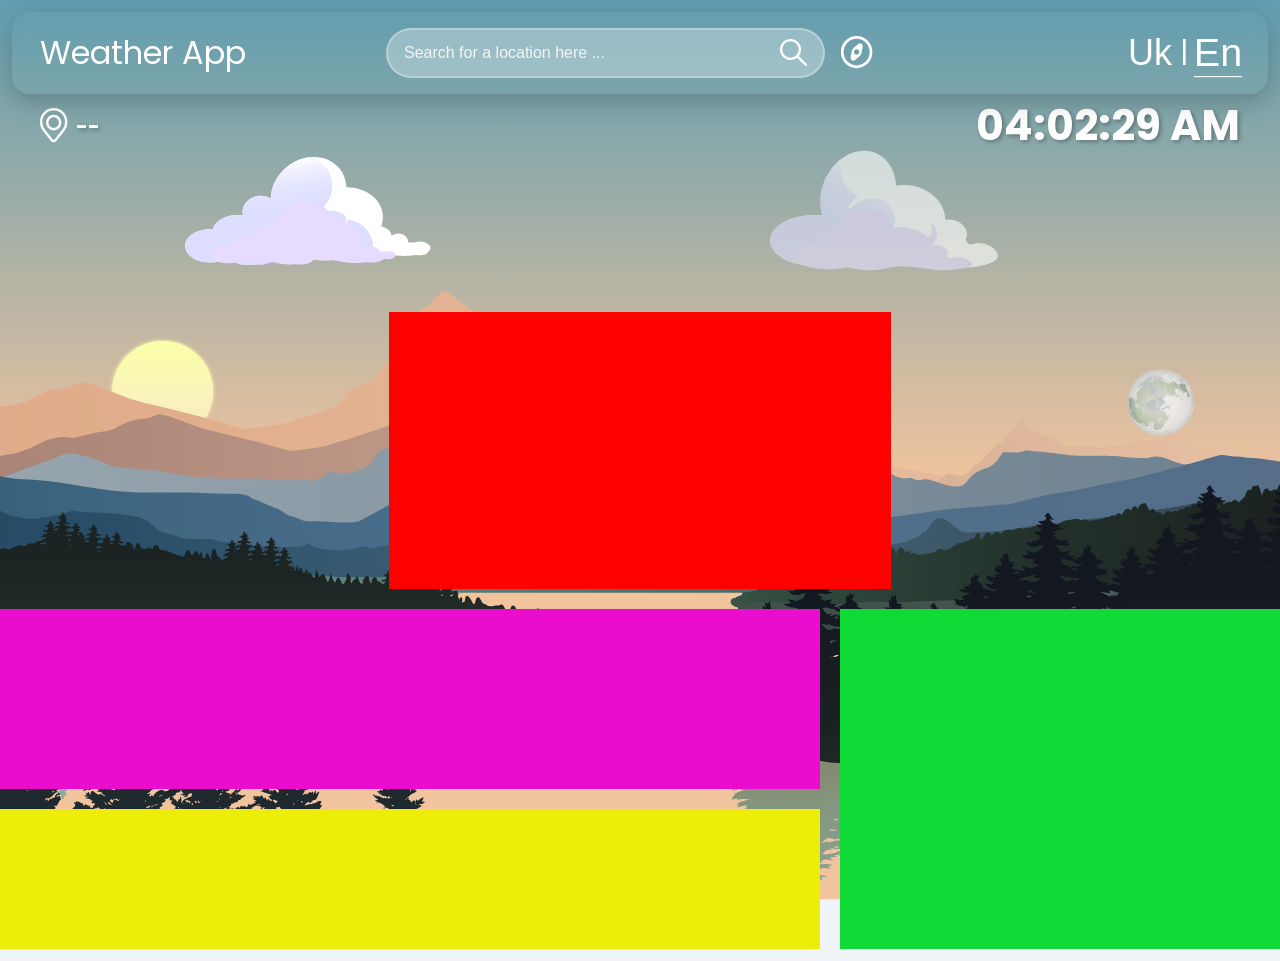
==== index.html @ aaae3b50 "блоки в центре" ====
<!DOCTYPE html>
<html lang="en">
	<head>
		<meta charset="UTF-8" />
		<meta name="viewport" content="width=device-width, initial-scale=1.0" />
		<title>Weather App</title>
		<link rel="stylesheet" href="/css/styles.css" />
		<link rel="preconnect" href="https://fonts.googleapis.com" />
		<link rel="preconnect" href="https://fonts.gstatic.com" crossorigin />
		<link
			href="https://fonts.googleapis.com/css2?family=Inter:ital,opsz,wght@0,14..32,100..900;1,14..32,100..900&family=Libre+Baskerville:ital,wght@0,400;0,700;1,400&family=Poppins:ital,wght@0,100;0,200;0,300;0,400;0,500;0,600;0,700;0,800;0,900;1,100;1,200;1,300;1,400;1,500;1,600;1,700;1,800;1,900&display=swap"
			rel="stylesheet"
		/>
	</head>

	<body>
		<weather-scene id="weather-scene" src="./svg/scene.svg"></weather-scene>

		<header>
			<h1 id="appTitle">Weather App</h1>

			<div id="searchDiv" class="search-container">
				<form role="search" id="searchForm" aria-label="Search for a city">
					<input
						id="cityInput"
						type="text"
						placeholder="Search for a location here ..."
						autocomplete="off"
						role="combobox"
						aria-autocomplete="list"
						aria-expanded="false"
						aria-controls="cityListbox"
						aria-activedescendant=""
						aria-describedby="comboHint liveStatus"
						aria-label="City name"
					/>
					<div id="button-absoute-block">
						<button id="search-btn" class="primary">
							<img src="/svg/SearchIcon.svg" />
						</button>
					</div>
					<button id="geoloc-btn" class="secondary">
						<img src="/svg/GeoIcon.svg" alt="" />
					</button>

					<ul id="cityListbox" role="listbox" class="listbox" hidden></ul>

					<div id="comboHint" class="sr-only"></div>
					<div id="liveStatus" class="sr-only" aria-live="polite"></div>
				</form>
			</div>

			<nav class="language-selector" aria-label="Language Selector">
				<button id="lang-uk-btn" aria-pressed="false">Uk</button>
				<span>|</span>
				<button id="lang-en-btn" aria-pressed="true">En</button>
			</nav>
		</header>

		<main>
			<div class="underheader">
				<div id="currentGeoLocationDiv">
					<img
						id="locationIcon"
						src="/svg/LocateIcon.svg"
						alt="Location-Icon"
					/>
					<h2 id="cityName">--</h2>
				</div>
				<div id="currentTime" class="currentTime">12:00</div>
			</div>

			<section class="weatherMain">
				<div></div>
				<div>
					<div>
						<div></div>
						<div></div>
					</div>
					<div></div>
				</div>
			</section>

			<div id="weatherMain">
				<img id="weatherIcon" src="" alt="Weather-Icon" />
				<div id="weatherInfoDiv" class="card">
					<p id="temperature">Temperature:</p>
					<p id="tempValue">--°C</p>
					<p id="humidity">Humidity:</p>
					<p id="humidityValue">--%</p>
					<p id="windSpeed">Wind Speed:</p>
					<p id="windSpeedValue">-- m/s</p>
					<p id="description">Description:</p>
					<p id="descriptionValue">--</p>
				</div>
			</div>

			<section id="forecastSection">
				<h3 id="forecastTitle">5-Day Forecast</h3>
				<div id="forecastDiv">
					<div id="forecastContainer" class="forecastContainer">
						<!-- Forecast items will be dynamically added here -->
					</div>
				</div>
			</section>
		</main>
		<footer>
			<noscript>Для роботи застосунку потрібен JavaScript.</noscript>
		</footer>

		<script type="module" src="/app.js"></script>
	</body>
</html>
---- css/styles.css ----
:root {
	--card: #93978c;
	--shadow: 0 8px 24px rgba(0, 0, 0, 0.2);
	--border: #aec8e1;
}

body {
	font-family: 'Poppins', sans-serif;
	font-weight: 400;
	margin: 0;
	padding: 0.75rem;
	background: #f0f4f8;
	color: #333;
}

main,
header,
footer {
	position: relative;
	z-index: 5;
}

#comboHint {
	display: none;
}
#liveStatus {
	display: none;
}

header {
	display: flex;
	flex-direction: row;
	justify-content: space-between;
	align-items: center;
	padding: 1rem 1.75rem;
	border-radius: 18px;
	box-shadow: var(--shadow);
	backdrop-filter: blur(10px);
}
#appTitle {
	font-size: 2rem;
	font-weight: normal;
	width: 25%;
	margin: 0;
	color: #fff;
}
.search-container {
	display: flex;
	width: 58%;
}
#searchForm {
	position: relative;
	height: 50px;
	width: 70%;
	display: flex;
	gap: 1rem;
	padding: 0;
	z-index: 100;
}
#cityInput {
	font-size: 16px;
	padding: 0.5rem 1rem;
	border: rgba(255, 255, 255, 0.3) 2px solid;
	border-radius: 50px;
	background-color: rgba(255, 255, 255, 0.3);
	width: 100%;
	color: #fff;
}
#cityInput::placeholder {
	color: #f5f4f4;
}
#cityInput:focus {
	outline: none;
	border: 2px solid rgba(255, 255, 255, 0.9);
}
#button-absoute-block {
	position: absolute;
	right: 65px;
	top: 55%;
	transform: translateY(-50%);
}
#search-btn {
	position: relative;
	width: 28px;
	height: 28px;
	background: none;
	border: none;
	box-shadow: none;
}
#search-btn img {
	position: absolute;
	top: 50%;
	left: 50%;
	transform: translate(-50%, -50%);
	width: 100%;
	height: 100%;
}
.secondary {
	position: relative;
	width: 36.46px;
	height: 36.46px;
	background: none;
	border: none;
	box-shadow: none;
	margin-top: 6px;
}
.secondary img {
	position: absolute;
	top: 50%;
	left: 50%;
	transform: translate(-50%, -50%);
	width: 100%;
	height: 100%;
}
.language-selector {
	display: flex;
	flex-direction: row;
	gap: 0.5rem;
	color: #fff;
	font-size: 28px;
}
.language-selector button {
	border: none;
	background: none;
	box-shadow: none;
	color: #fff;
	padding: 0;
	margin: 0;
	font-size: 36px;
}
.language-selector button[aria-pressed='true'] {
	background: none;
	transform: scale(1.1);
	border-bottom: 1px solid #fff;
}
#cityListbox {
	position: absolute;
	top: 69%;
	left: 0;
	width: 93%;
	background: rgba(125, 125, 125, 0.5);
	border: rgba(255, 255, 255, 0.3) 2px solid;
	border-radius: 0.6rem;
	list-style: none;
	box-shadow: var(--shadow);
	max-height: 200px;
	overflow-y: auto;
	overflow-x: hidden;
	z-index: 100 !important;
	padding: 1rem;
}
.option {
	padding: 0.5rem;
	border-radius: 8px;
	cursor: pointer;
	color: #fff;
	transition: 0.2s ease-in-out;
}
.option[data-active='true'] {
	transform: scale(1.03);
	background: rgba(200, 200, 200, 0.6);
}
/* Вся область скроллбара */
#cityListbox::-webkit-scrollbar {
	width: 8px; /* толщина */
}
/* Трек */
#cityListbox::-webkit-scrollbar-track {
	background: #f0f0f0;
	border-radius: 4px;
}
/* Ползунок */
#cityListbox::-webkit-scrollbar-thumb {
	background: #888;
	border-radius: 4px;
}
/* Ползунок при наведении */
#cityListbox::-webkit-scrollbar-thumb:hover {
	background: #555;
}

main {
	display: flex;
	flex-direction: column;
	align-items: center;
	z-index: 1;
	padding: 0 1.75rem;
}
#currentGeoLocationDiv {
	display: flex;
	flex-direction: row;
	align-items: center;
	gap: 0.5rem;
}
.underheader {
	display: flex;
	flex-direction: row;
	justify-content: space-between;
	align-items: center;
	width: 100%;
}
#locationIcon {
	width: 28.35px;
	height: 34.44px;
}
#cityName {
	color: #fff;
	font-size: 20px;
	margin: 0;
	text-shadow: 2px 2px 4px rgba(0, 0, 0, 0.3);
}
#currentTime {
	font-size: 42px;
	font-weight: bold;
	color: #fff;
	text-shadow: 2px 2px 4px rgba(0, 0, 0, 0.3);
}
/*Центр*/
.weatherMain {
	display: flex;
	position: relative;
	flex-direction: column;
	justify-content: center;
	align-items: center;
	height: 637px;
	width: 1400px;
	margin-top: 155px;
	gap: 20px;
	padding: 0;
}
.weatherMain > :first-child {
	position: relative;
	display: flex;
	background-color: red;
	width: 502px;
	height: 277px;
}
.weatherMain > :nth-child(2) {
	display: flex;
	position: relative;
	width: 100%;
	height: 340px;
	gap: 20px;
}

.weatherMain > :nth-child(2) > :first-child {
	display: flex;
	flex-direction: column;
	position: relative;
	width: 880px;
	height: 100%;
	gap: 20px;
}
.weatherMain > :nth-child(2) > :nth-child(2) {
	display: flex;
	position: relative;
	background-color: #10db36;
	width: 500px;
	height: 100%;
}

.weatherMain > :nth-child(2) > :first-child > :first-child {
	display: flex;
	position: relative;
	background-color: #eb0dce;
	width: 100%;
	height: 180px;
}
.weatherMain > :nth-child(2) > :first-child > :nth-child(2) {
	display: flex;
	position: relative;
	background-color: #eded0a;
	width: 100%;
	height: 140px;
}
/*-------------------*/
#weatherMain {
	display: none;
	flex-direction: row;
	align-items: center;
	gap: 1rem;
	padding: 1rem;
	border-radius: 0.4rem;
	box-shadow: var(--shadow);
	margin-bottom: 1rem;
	width: 100%;
	max-width: 400px;
}

.weatherMain img {
	width: 256px;
	height: 256px;
}

.forecastContainer {
	display: none;
	flex-direction: row;
	gap: 1rem;
}
#forecastTitle {
	display: none;
}
button {
	box-shadow: var(--shadow);
}

button {
	cursor: pointer;
	box-shadow: var(--shadow);
	transition: 0.2s ease-in-out;
}
button:hover {
	transform: scale(1.1);
}
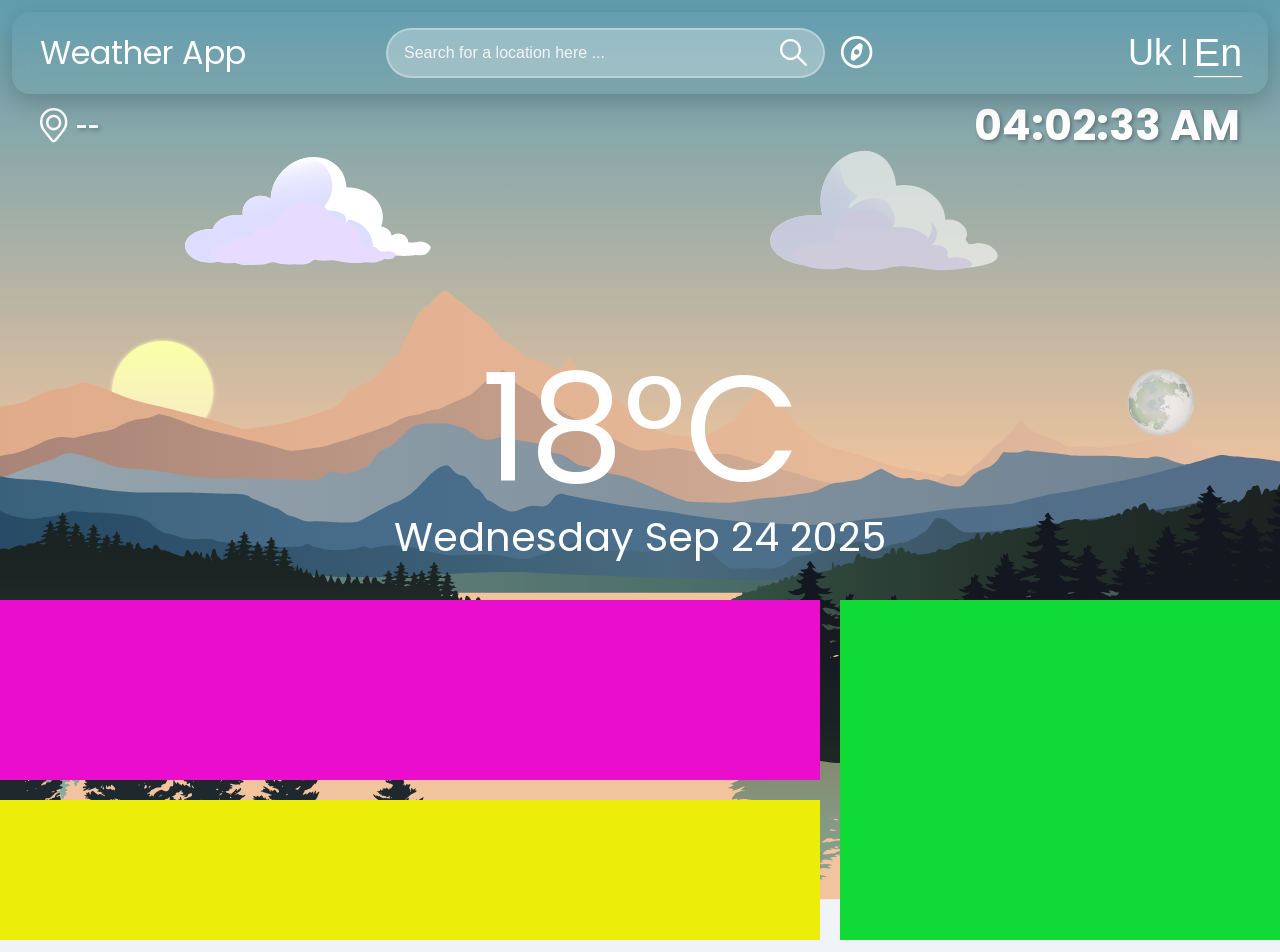
==== commit 732039ec: "теспература и дата" ====
--- a/index.html
+++ b/index.html
@@ -71,13 +71,16 @@
 			</div>
 
 			<section class="weatherMain">
-				<div></div>
+				<div>
+					<p id="temperature">18°C</p>
+					<p id="date-string">Wednesday Sep 24 2025</p>
+				</div>
 				<div>
 					<div>
 						<div></div>
 						<div></div>
 					</div>
-					<div></div>
+					<di v></div>
 				</div>
 			</section>
 
--- a/css/styles.css
+++ b/css/styles.css
@@ -224,16 +224,31 @@
 	align-items: center;
 	height: 637px;
 	width: 1400px;
-	margin-top: 155px;
+	margin-top: 146px;
 	gap: 20px;
 	padding: 0;
 }
 .weatherMain > :first-child {
 	position: relative;
 	display: flex;
-	background-color: red;
+	flex-direction: column;
+	justify-content: center;
+	align-items: center;
+	gap: 0;
 	width: 502px;
 	height: 277px;
+}
+#temperature {
+	font-size: 150px;
+	color: #fff;
+	margin: 0;
+	padding: 0;
+}
+#date-string {
+	font-size: 40px;
+	color: #fff;
+	margin: -35px 0 0 0;
+	padding: 0;
 }
 .weatherMain > :nth-child(2) {
 	display: flex;
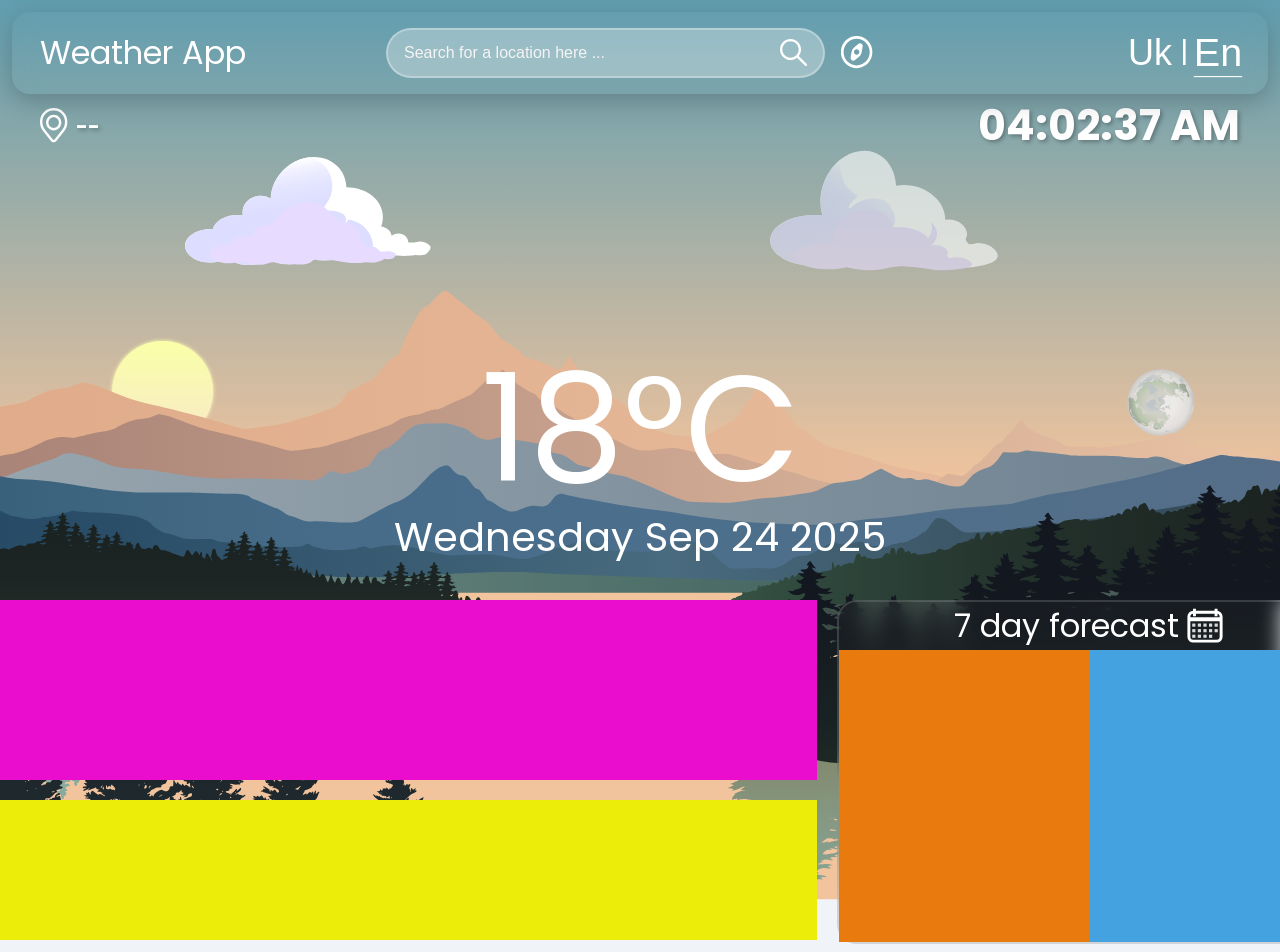
==== commit acbf247e: "блок с календариком" ====
--- a/index.html
+++ b/index.html
@@ -80,7 +80,14 @@
 						<div></div>
 						<div></div>
 					</div>
-					<di v></div>
+					<div>
+						<div id="CalendarDiv">
+							7 day forecast
+							<button><img src="/svg/Calendar.svg" alt="" /></button>
+						</div>
+						<div id="test-2"></div>
+						<div id="test-3"></div>
+					</div>
 				</div>
 			</section>
 
--- a/css/styles.css
+++ b/css/styles.css
@@ -268,10 +268,53 @@
 }
 .weatherMain > :nth-child(2) > :nth-child(2) {
 	display: flex;
-	position: relative;
-	background-color: #10db36;
+	flex-wrap: wrap;
+	position: relative;
 	width: 500px;
 	height: 100%;
+	background-color: rgb(42, 42, 42, 0.2);
+	border-radius: 20px;
+	border: rgb(255, 255, 255, 0.15) 2px solid;
+	backdrop-filter: blur(10px);
+}
+
+#CalendarDiv {
+	display: flex;
+	width: 100%;
+	height: 48px;
+	align-items: center;
+	justify-content: center;
+	font-size: 32px;
+	color: #fff;
+}
+#CalendarDiv button {
+	background: none;
+	border: none;
+	box-shadow: none;
+	position: relative;
+	margin-left: 8px;
+	width: 36px;
+	height: 35.18px;
+}
+#CalendarDiv button img {
+	width: 100%;
+	height: 100%;
+	position: absolute;
+	top: 50%;
+	left: 50%;
+	transform: translate(-50%, -50%);
+}
+#test-2 {
+	display: flex;
+	background-color: rgb(233, 123, 14);
+	width: 50%;
+	height: 86%;
+}
+#test-3 {
+	display: flex;
+	background-color: rgb(69, 162, 224);
+	width: 50%;
+	height: 86%;
 }
 
 .weatherMain > :nth-child(2) > :first-child > :first-child {
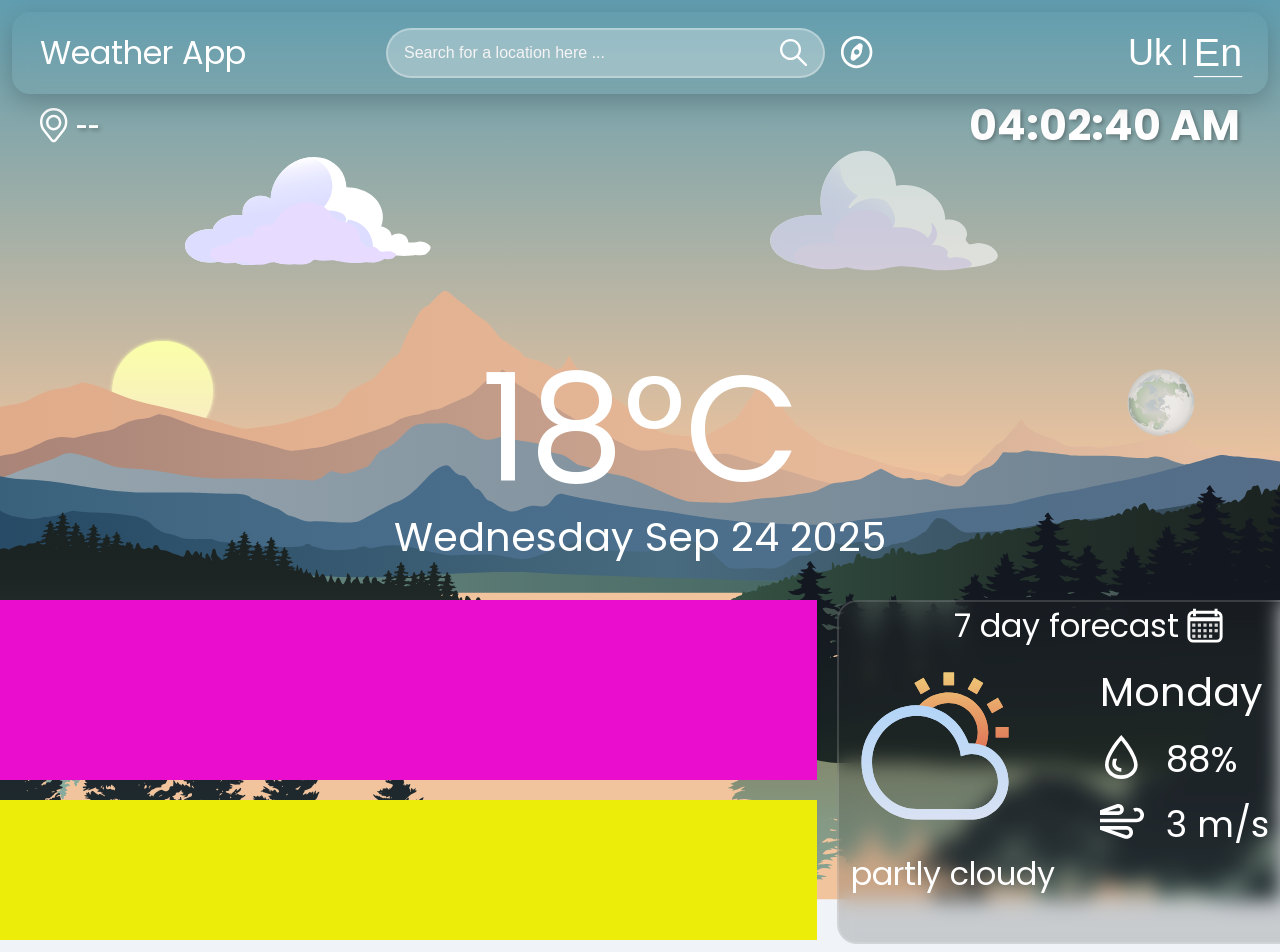
==== commit 4cd3d8f5: "правый функціональний блок" ====
--- a/index.html
+++ b/index.html
@@ -85,8 +85,15 @@
 							7 day forecast
 							<button><img src="/svg/Calendar.svg" alt="" /></button>
 						</div>
-						<div id="test-2"></div>
-						<div id="test-3"></div>
+						<div id="Weather-type">
+							<img src="/svg/Cloudy-clear at times.svg" alt="" />
+							<p>partly cloudy</p>
+						</div>
+						<div id="brief-info-block">
+							<p id="dayOfTheWeek">Monday</p>
+							<p id="humidity"><img src="/svg/humidity.svg" alt="" /> 88%</p>
+							<p id="windSpeed"><img src="/svg/speed.svg" alt="" /> 3 m/s</p>
+						</div>
 					</div>
 				</div>
 			</section>
--- a/css/styles.css
+++ b/css/styles.css
@@ -304,19 +304,46 @@
 	left: 50%;
 	transform: translate(-50%, -50%);
 }
-#test-2 {
-	display: flex;
-	background-color: rgb(233, 123, 14);
-	width: 50%;
-	height: 86%;
-}
-#test-3 {
-	display: flex;
-	background-color: rgb(69, 162, 224);
-	width: 50%;
-	height: 86%;
-}
-
+#Weather-type {
+	display: flex;
+	flex-direction: column;
+	width: 45%;
+	height: 80%;
+	padding: 12px;
+}
+#Weather-type img {
+	width: 168px;
+	height: 168px;
+	object-fit: contain;
+}
+#Weather-type p {
+	font-size: 32px;
+	color: #fff;
+	margin: 20px 0 0 0;
+}
+#brief-info-block {
+	display: flex;
+	flex-direction: column;
+	width: 45%;
+	height: 80%;
+	padding: 12px;
+	color: #fff;
+	font-size: 36px;
+}
+#brief-info-block img {
+	width: 44px;
+	height: 44px;
+	object-fit: contain;
+	vertical-align: -0.2em;
+	margin-right: 12px;
+}
+#brief-info-block p {
+	margin: 0 0 10px 0;
+	padding: 0;
+}
+#brief-info-block > :first-child {
+	font-size: 40px;
+}
 .weatherMain > :nth-child(2) > :first-child > :first-child {
 	display: flex;
 	position: relative;
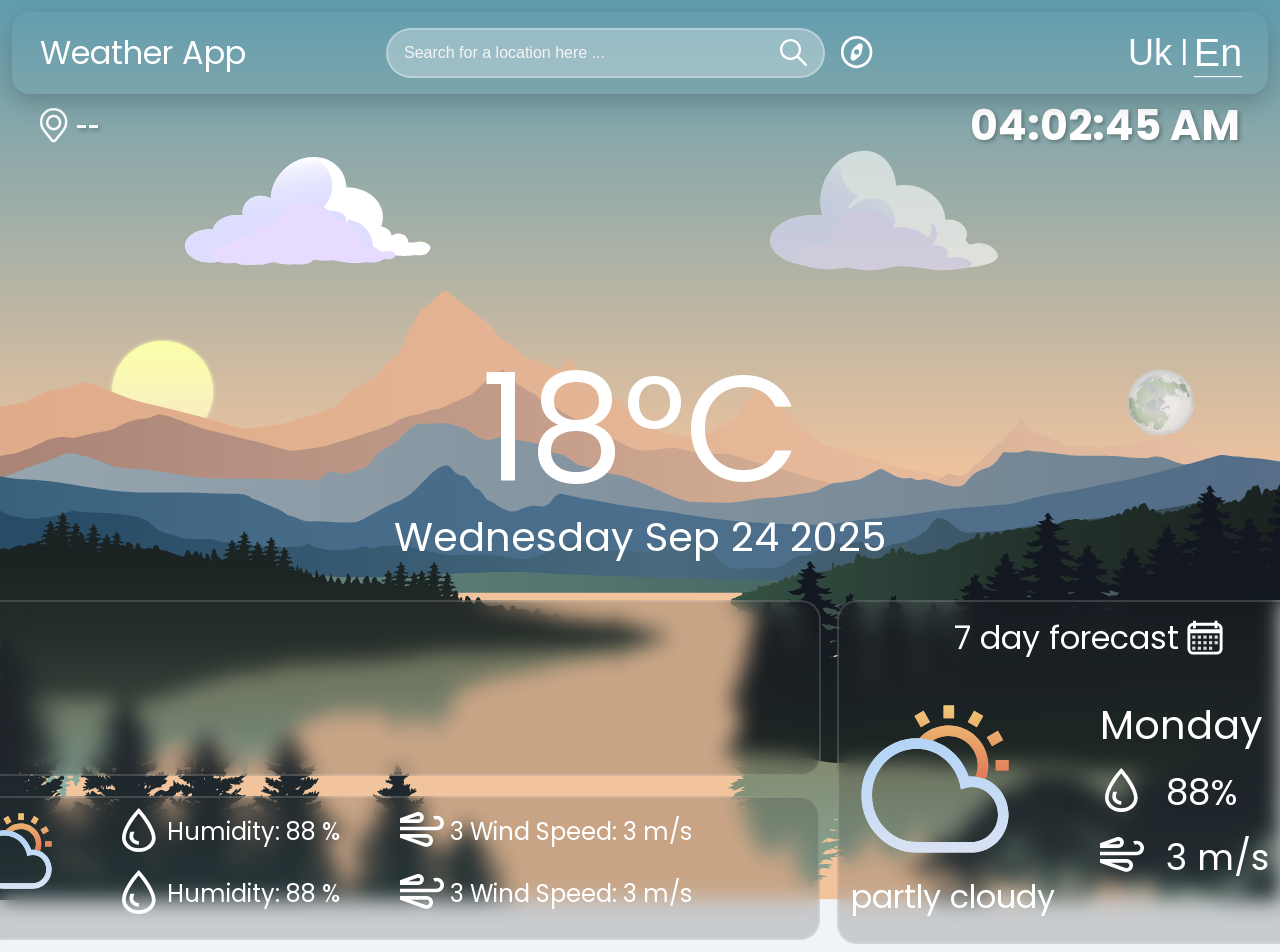
==== commit b346905b: "нижній блок з подробицями погоди" ====
--- a/index.html
+++ b/index.html
@@ -78,7 +78,26 @@
 				<div>
 					<div>
 						<div></div>
-						<div></div>
+						<div class="extended-info">
+							<div>
+								<img src="/svg/Cloudy-clear at times.svg" alt="" />
+								<p><span>partly cloudy</span></p>
+							</div>
+							<div>
+								<p id="humidity">
+									<img src="/svg/humidity.svg" alt="" /> Humidity: 88 %
+								</p>
+								<p id="windSpeed">
+									<img src="/svg/speed.svg" alt="" /> 3 Wind Speed: 3 m/s
+								</p>
+								<p id="humidity">
+									<img src="/svg/humidity.svg" alt="" /> Humidity: 88 %
+								</p>
+								<p id="windSpeed">
+									<img src="/svg/speed.svg" alt="" /> 3 Wind Speed: 3 m/s
+								</p>
+							</div>
+						</div>
 					</div>
 					<div>
 						<div id="CalendarDiv">
--- a/css/styles.css
+++ b/css/styles.css
@@ -285,6 +285,7 @@
 	align-items: center;
 	justify-content: center;
 	font-size: 32px;
+	padding: 12px;
 	color: #fff;
 }
 #CalendarDiv button {
@@ -308,7 +309,6 @@
 	display: flex;
 	flex-direction: column;
 	width: 45%;
-	height: 80%;
 	padding: 12px;
 }
 #Weather-type img {
@@ -319,13 +319,12 @@
 #Weather-type p {
 	font-size: 32px;
 	color: #fff;
-	margin: 20px 0 0 0;
+	margin: 10px 0 0 0;
 }
 #brief-info-block {
 	display: flex;
 	flex-direction: column;
 	width: 45%;
-	height: 80%;
 	padding: 12px;
 	color: #fff;
 	font-size: 36px;
@@ -347,17 +346,72 @@
 .weatherMain > :nth-child(2) > :first-child > :first-child {
 	display: flex;
 	position: relative;
-	background-color: #eb0dce;
+	background-color: rgb(42, 42, 42, 0.2);
+	border-radius: 20px;
+	border: rgb(255, 255, 255, 0.15) 2px solid;
+	backdrop-filter: blur(10px);
 	width: 100%;
 	height: 180px;
 }
-.weatherMain > :nth-child(2) > :first-child > :nth-child(2) {
-	display: flex;
-	position: relative;
-	background-color: #eded0a;
-	width: 100%;
-	height: 140px;
-}
+.extended-info {
+	display: flex;
+	position: relative;
+	background-color: rgb(42, 42, 42, 0.2);
+	border-radius: 20px;
+	border: rgb(255, 255, 255, 0.15) 2px solid;
+	backdrop-filter: blur(10px);
+	width: 95%;
+	height: 120px;
+	padding: 10px 21px;
+	gap: 60px;
+}
+.extended-info div p {
+	color: #fff;
+	font-size: 24px;
+	margin: 0;
+}
+.extended-info div img {
+	width: 44px;
+	height: 44px;
+	object-fit: contain;
+	vertical-align: -0.5em;
+}
+.extended-info > :first-child {
+	margin-left: 8px;
+}
+.extended-info > :first-child p {
+	text-align: center;
+	width: 80px;
+	overflow: hidden;
+	white-space: nowrap;
+	position: relative;
+}
+.extended-info > :first-child p span {
+	display: inline-block;
+	padding-left: 100%;
+	animation: ticker-move 10s linear infinite;
+}
+@keyframes ticker-move {
+	from {
+		transform: translateX(0);
+	}
+	to {
+		transform: translateX(-100%);
+	}
+}
+.extended-info > :first-child img {
+	width: 86px;
+	height: 86px;
+	object-fit: contain;
+}
+.extended-info > :nth-child(2) {
+	display: flex;
+	flex-wrap: wrap;
+	width: 100%;
+	column-gap: 60px;
+	row-gap: 4px;
+}
+
 /*-------------------*/
 #weatherMain {
 	display: none;
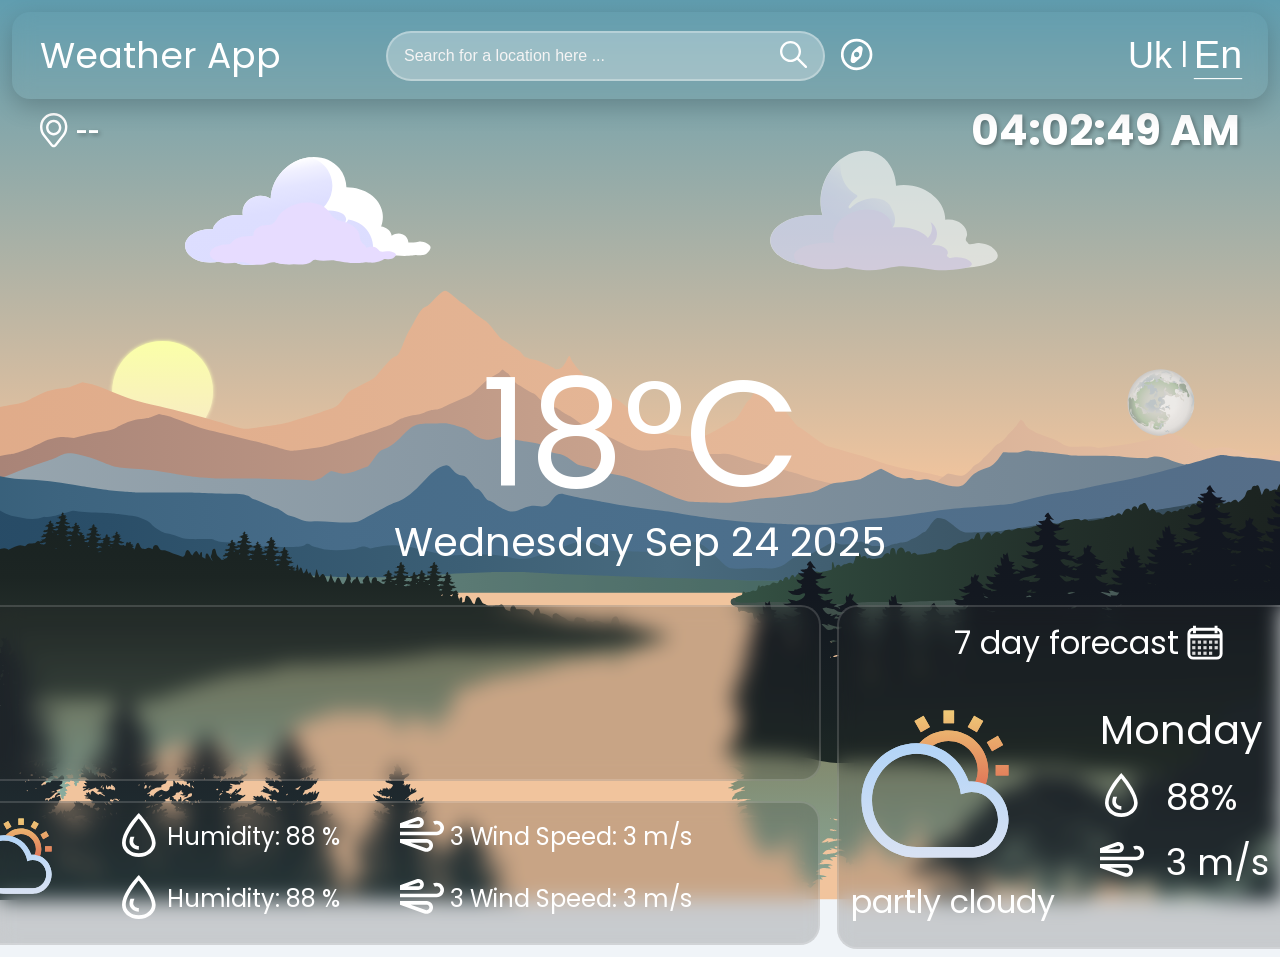
==== commit 882efb96: "Розмір лого" ====
--- a/index.html
+++ b/index.html
@@ -140,6 +140,7 @@
 				</div>
 			</section>
 		</main>
+
 		<footer>
 			<noscript>Для роботи застосунку потрібен JavaScript.</noscript>
 		</footer>
--- a/css/styles.css
+++ b/css/styles.css
@@ -38,7 +38,7 @@
 	backdrop-filter: blur(10px);
 }
 #appTitle {
-	font-size: 2rem;
+	font-size: 36px;
 	font-weight: normal;
 	width: 25%;
 	margin: 0;
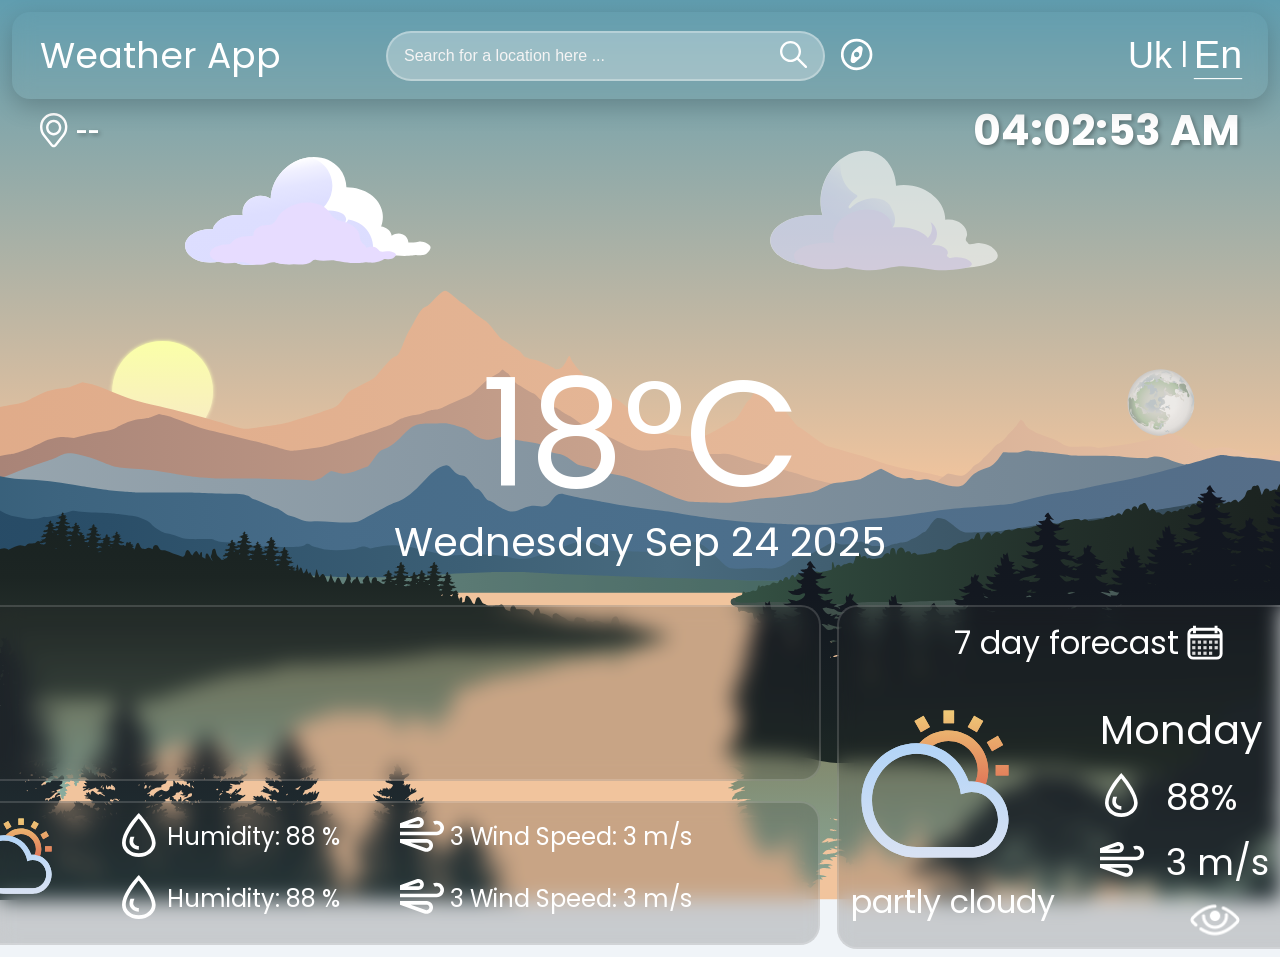
==== commit e96d990e: "Цікава фішка з відключенням інтерфейсу" ====
--- a/index.html
+++ b/index.html
@@ -16,7 +16,7 @@
 	<body>
 		<weather-scene id="weather-scene" src="./svg/scene.svg"></weather-scene>
 
-		<header>
+		<header class="anim-block" data-dir="up">
 			<h1 id="appTitle">Weather App</h1>
 
 			<div id="searchDiv" class="search-container">
@@ -59,7 +59,7 @@
 
 		<main>
 			<div class="underheader">
-				<div id="currentGeoLocationDiv">
+				<div id="currentGeoLocationDiv" class="anim-block" data-dir="left">
 					<img
 						id="locationIcon"
 						src="/svg/LocateIcon.svg"
@@ -67,10 +67,12 @@
 					/>
 					<h2 id="cityName">--</h2>
 				</div>
-				<div id="currentTime" class="currentTime">12:00</div>
+				<div id="currentTime" class="anim-block currentTime" data-dir="right">
+					12:00
+				</div>
 			</div>
 
-			<section class="weatherMain">
+			<section class="weatherMain anim-block" data-dir="down">
 				<div>
 					<p id="temperature">18°C</p>
 					<p id="date-string">Wednesday Sep 24 2025</p>
@@ -117,6 +119,21 @@
 				</div>
 			</section>
 
+			<div id="absoute-block">
+				<button id="toggle-btn">
+					<img
+						class="icon icon-show"
+						src="/svg/icons8-показать-48.png"
+						alt=""
+					/>
+					<img
+						class="icon icon-hide"
+						src="svg/icons8-invisible-48.png"
+						alt=""
+					/>
+				</button>
+			</div>
+
 			<div id="weatherMain">
 				<img id="weatherIcon" src="" alt="Weather-Icon" />
 				<div id="weatherInfoDiv" class="card">
@@ -130,7 +147,6 @@
 					<p id="descriptionValue">--</p>
 				</div>
 			</div>
-
 			<section id="forecastSection">
 				<h3 id="forecastTitle">5-Day Forecast</h3>
 				<div id="forecastDiv">
@@ -146,5 +162,6 @@
 		</footer>
 
 		<script type="module" src="/app.js"></script>
+		<script type="module" src="/Show-hide-animation.js"></script>
 	</body>
 </html>
--- a/css/styles.css
+++ b/css/styles.css
@@ -439,6 +439,73 @@
 #forecastTitle {
 	display: none;
 }
+
+/*Кнопка показать/скрыть*/
+#absoute-block {
+	position: absolute;
+	bottom: 0;
+	right: 1.75rem;
+	width: 50px;
+	height: 50px;
+}
+#toggle-btn {
+	position: relative;
+	border: none;
+	background: none;
+	box-shadow: none;
+	width: 100%;
+	height: 100%;
+}
+#toggle-btn img {
+	position: absolute;
+	top: 50%;
+	left: 50%;
+	transform: translate(-50%, -50%);
+	width: 100%;
+	height: 100%;
+	object-fit: contain;
+	transition: opacity 0.25s ease;
+}
+.icon-show {
+	opacity: 1;
+}
+.icon-hide {
+	opacity: 0;
+}
+
+.hidden-btn .icon-show {
+	opacity: 0;
+}
+.hidden-btn .icon-hide {
+	opacity: 1;
+}
+
+.anim-block {
+	transition: transform 0.4s ease, opacity 0.4s ease;
+}
+
+/* Коли ховаємо */
+.hidden .anim-block {
+	opacity: 0;
+}
+
+/* Кожен напрямок */
+.hidden .anim-block[data-dir='up'] {
+	transform: translateY(-40px);
+}
+.hidden .anim-block[data-dir='left'] {
+	transform: translateX(-40px);
+}
+
+.hidden .anim-block[data-dir='right'] {
+	transform: translateX(40px);
+}
+
+.hidden .anim-block[data-dir='down'] {
+	transform: translateY(20px);
+}
+/*-----------------------*/
+
 button {
 	box-shadow: var(--shadow);
 }
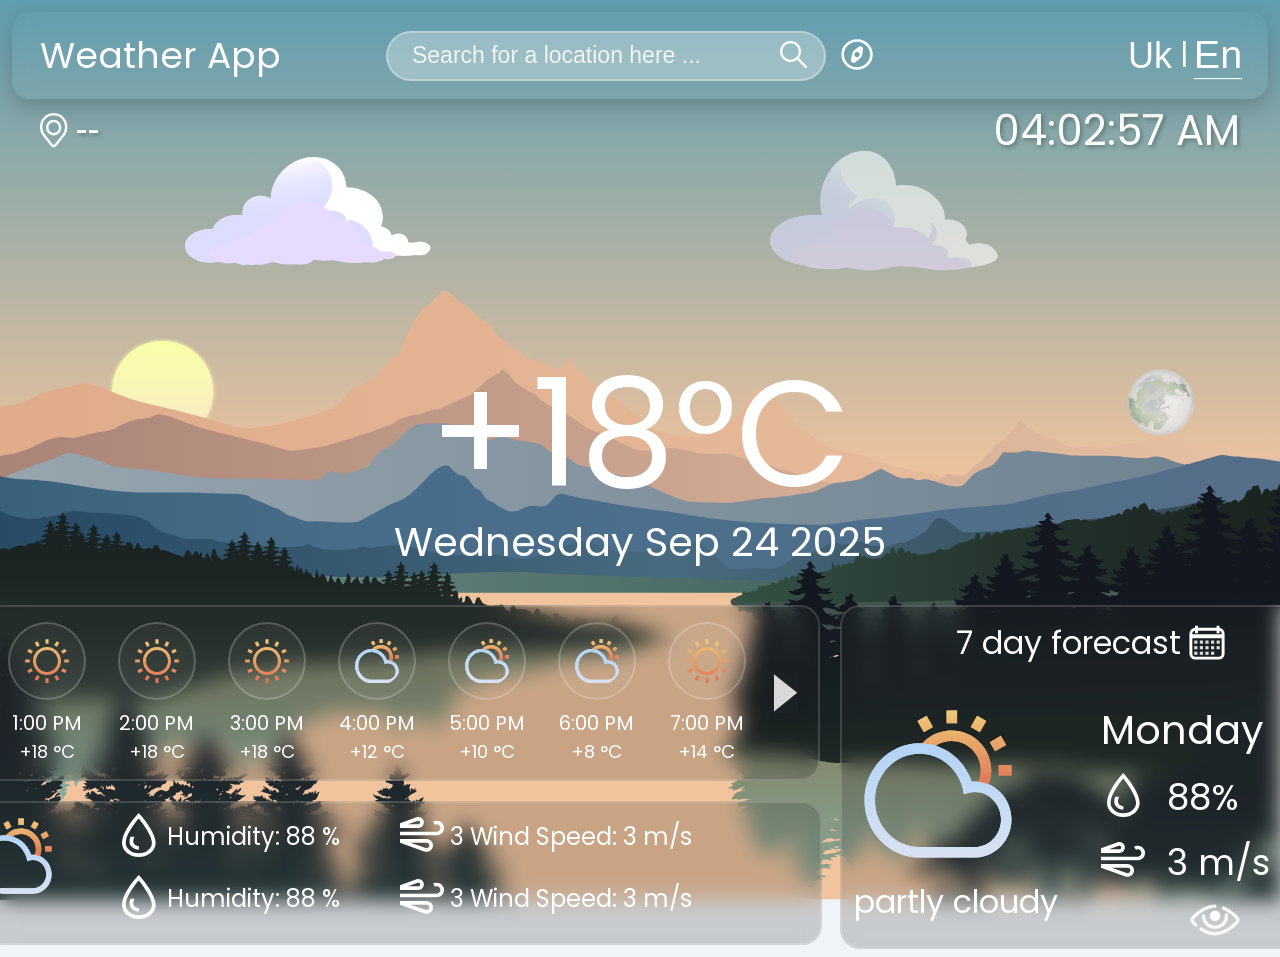
==== commit 6ce9fd47: "Дизайн готов" ====
--- a/index.html
+++ b/index.html
@@ -74,12 +74,74 @@
 
 			<section class="weatherMain anim-block" data-dir="down">
 				<div>
-					<p id="temperature">18°C</p>
+					<p id="temperature">+18°C</p>
 					<p id="date-string">Wednesday Sep 24 2025</p>
 				</div>
 				<div>
 					<div>
-						<div></div>
+						<div class="slider-wrapper">
+							<button class="scroll-btn left" id="btn-left">
+								<img src="/svg/scroll-btn-left.svg" alt="" />
+							</button>
+
+							<div class="slider" id="slider">
+								<div class="item">
+									<img src="/svg/Sunny.svg" alt="" />
+									<p>1:00 PM</p>
+									<p>+18 °C</p>
+								</div>
+								<div class="item">
+									<img src="/svg/Sunny.svg" alt="" />
+									<p>2:00 PM</p>
+									<p>+18 °C</p>
+								</div>
+								<div class="item">
+									<img src="/svg/Sunny.svg" alt="" />
+									<p>3:00 PM</p>
+									<p>+18 °C</p>
+								</div>
+								<div class="item">
+									<img src="/svg/Cloudy-clear at times.svg" alt="" />
+									<p>4:00 PM</p>
+									<p>+12 °C</p>
+								</div>
+								<div class="item">
+									<img src="/svg/Cloudy-clear at times.svg" alt="" />
+									<p>5:00 PM</p>
+									<p>+10 °C</p>
+								</div>
+								<div class="item">
+									<img src="/svg/Cloudy-clear at times.svg" alt="" />
+									<p>6:00 PM</p>
+									<p>+8 °C</p>
+								</div>
+								<div class="item">
+									<img src="/svg/Sunny.svg" alt="" />
+									<p>7:00 PM</p>
+									<p>+14 °C</p>
+								</div>
+								<div class="item">
+									<img src="/svg/Sunny.svg" alt="" />
+									<p>8:00 PM</p>
+									<p>+30 °C</p>
+								</div>
+								<div class="item">
+									<img src="/svg/Sunny.svg" alt="" />
+									<p>9:00 PM</p>
+									<p>+18 °C</p>
+								</div>
+								<div class="item">
+									<img src="/svg/Sunny.svg" alt="" />
+									<p>10:00 PM</p>
+									<p>+18 °C</p>
+								</div>
+							</div>
+
+							<button class="scroll-btn right" id="btn-right">
+								<img src="/svg/scroll-btn-right.svg" alt="" />
+							</button>
+						</div>
+
 						<div class="extended-info">
 							<div>
 								<img src="/svg/Cloudy-clear at times.svg" alt="" />
@@ -163,5 +225,6 @@
 
 		<script type="module" src="/app.js"></script>
 		<script type="module" src="/Show-hide-animation.js"></script>
+		<script type="module" src="/scrollbar-animation.js"></script>
 	</body>
 </html>
--- a/css/styles.css
+++ b/css/styles.css
@@ -58,8 +58,8 @@
 	z-index: 100;
 }
 #cityInput {
-	font-size: 16px;
-	padding: 0.5rem 1rem;
+	font-size: 23px;
+	padding: 0.5rem 1.5rem;
 	border: rgba(255, 255, 255, 0.3) 2px solid;
 	border-radius: 50px;
 	background-color: rgba(255, 255, 255, 0.3);
@@ -211,7 +211,6 @@
 }
 #currentTime {
 	font-size: 42px;
-	font-weight: bold;
 	color: #fff;
 	text-shadow: 2px 2px 4px rgba(0, 0, 0, 0.3);
 }
@@ -343,16 +342,77 @@
 #brief-info-block > :first-child {
 	font-size: 40px;
 }
-.weatherMain > :nth-child(2) > :first-child > :first-child {
+/*блок з погодою погодинно*/
+.slider-wrapper {
 	display: flex;
 	position: relative;
 	background-color: rgb(42, 42, 42, 0.2);
 	border-radius: 20px;
 	border: rgb(255, 255, 255, 0.15) 2px solid;
 	backdrop-filter: blur(10px);
-	width: 100%;
+	width: 95%;
 	height: 180px;
-}
+	align-items: center;
+	gap: 20px;
+	padding: 0 20px;
+}
+.slider {
+	display: flex;
+	overflow-x: auto;
+	gap: 30px;
+	scroll-behavior: smooth; /* плавна прокрутка */
+	scrollbar-width: none; /* firefox — сховати скролбар (опц.) */
+}
+.slider::-webkit-scrollbar {
+	display: none;
+} /* chrome/safari */
+
+.item {
+	min-width: 80px;
+	max-height: 144px;
+	padding: 0;
+	color: #fff;
+	text-align: center;
+	flex-shrink: 0;
+	font-size: 20px;
+}
+.item p {
+	padding: 0;
+	margin: 0;
+	text-align: center;
+}
+.item > :nth-child(3) {
+	font-size: 18px;
+}
+
+.item img {
+	width: 50px;
+	height: 50px;
+	object-fit: contain;
+	padding: 12px;
+	background-color: rgba(217, 217, 217, 0.05);
+	border: rgb(255, 255, 255, 0.2) 2px solid;
+	border-radius: 50%;
+}
+
+.scroll-btn {
+	border: none;
+	position: relative;
+	background: none;
+	width: 30px;
+	height: 40px;
+	cursor: pointer;
+}
+.scroll-btn img {
+	position: absolute;
+	top: 50%;
+	left: 50%;
+	transform: translate(-50%, -50%);
+	width: 100%;
+	height: 100%;
+	object-fit: contain;
+}
+/*-------------*/
 .extended-info {
 	display: flex;
 	position: relative;
@@ -426,11 +486,6 @@
 	max-width: 400px;
 }
 
-.weatherMain img {
-	width: 256px;
-	height: 256px;
-}
-
 .forecastContainer {
 	display: none;
 	flex-direction: row;
@@ -472,23 +527,18 @@
 .icon-hide {
 	opacity: 0;
 }
-
 .hidden-btn .icon-show {
 	opacity: 0;
 }
 .hidden-btn .icon-hide {
 	opacity: 1;
 }
-
 .anim-block {
 	transition: transform 0.4s ease, opacity 0.4s ease;
 }
-
-/* Коли ховаємо */
 .hidden .anim-block {
 	opacity: 0;
 }
-
 /* Кожен напрямок */
 .hidden .anim-block[data-dir='up'] {
 	transform: translateY(-40px);
